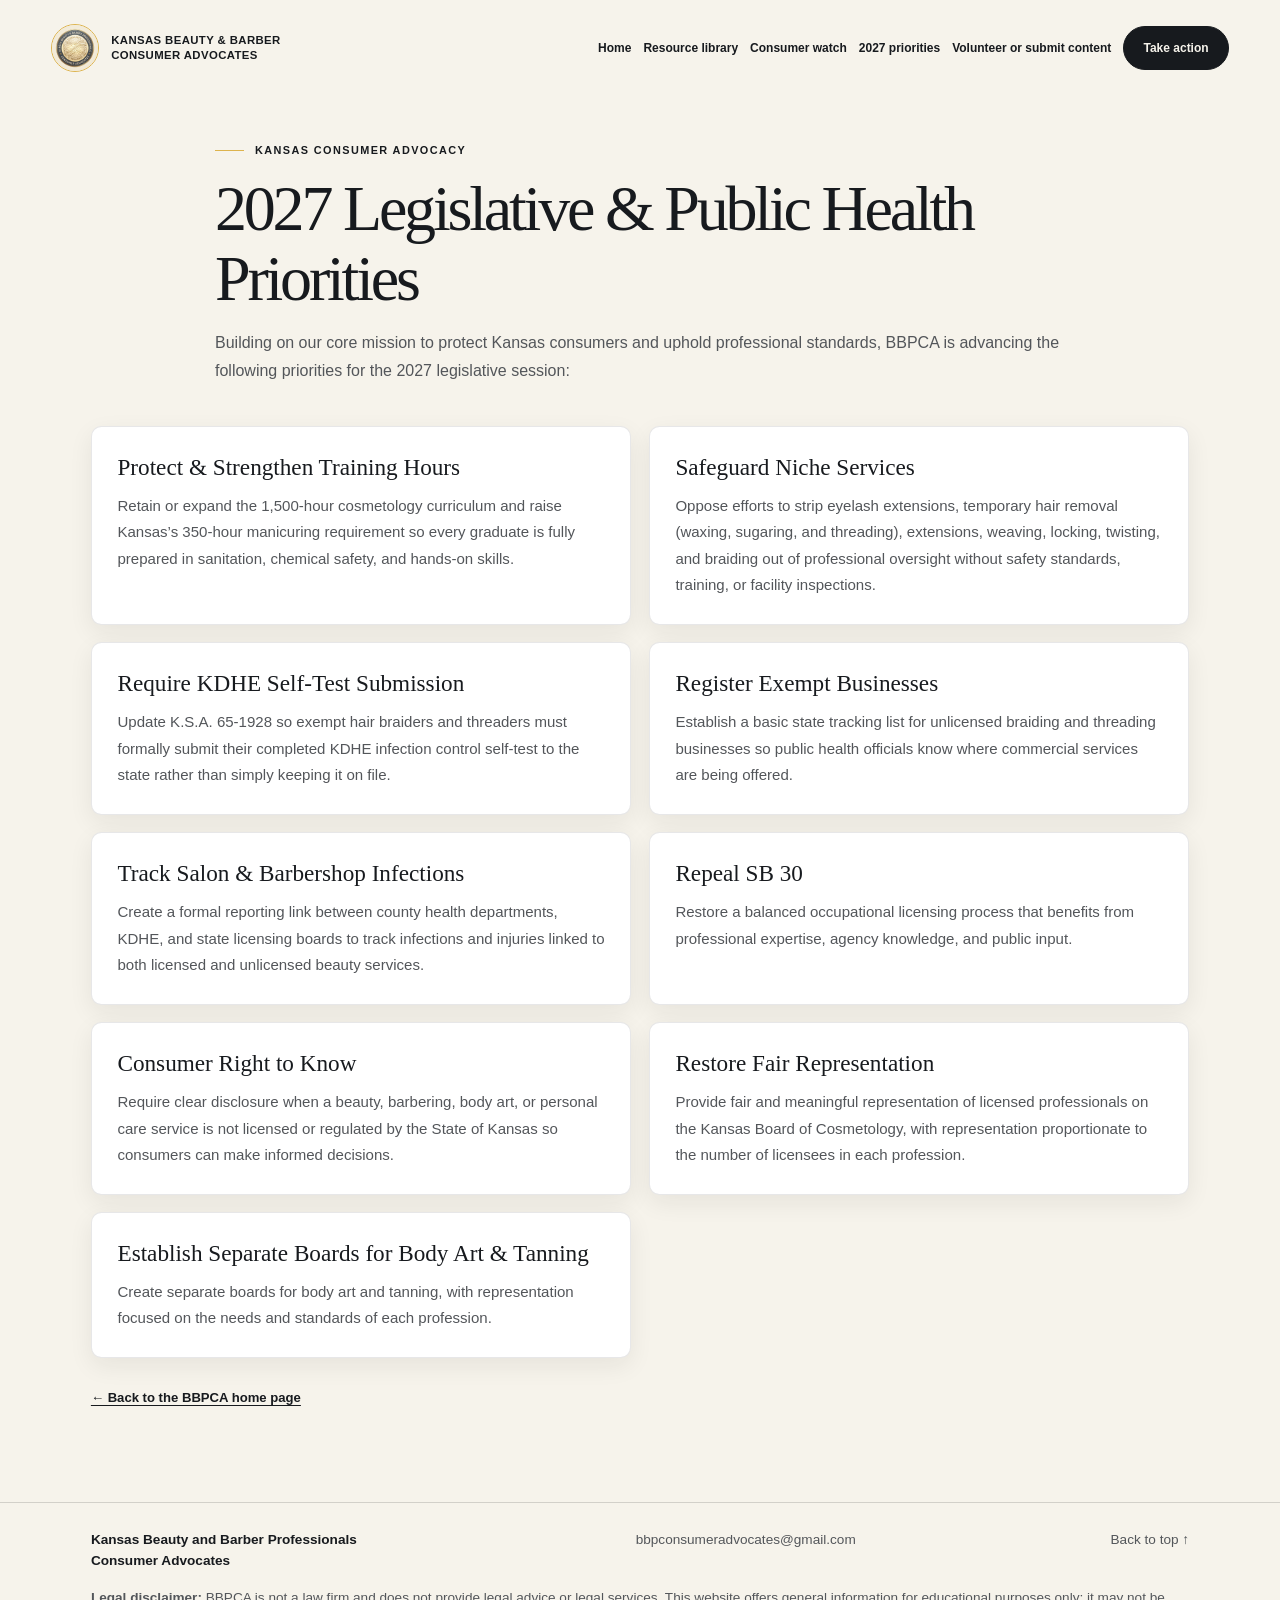
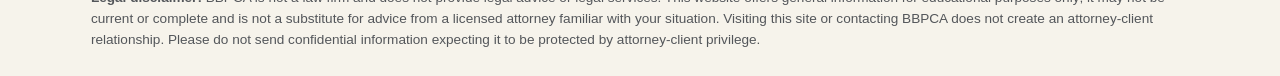
==== 2027-priorities.html @ 3af84cde "Add 2027 legislative and public health priorities (#77) Co-authored-by: Copilot <223556219+Copilot@u" ====
<!doctype html>
<html lang="en">
  <head>
    <meta charset="utf-8">
    <meta name="viewport" content="width=device-width, initial-scale=1">
    <meta name="description" content="BBPCA's 2027 Kansas legislative and public health priorities for consumer safety, professional standards, and beauty service oversight.">
    <meta name="theme-color" content="#f6f3eb">
    <meta property="og:type" content="website">
    <meta property="og:site_name" content="Kansas Beauty and Barber Professionals Consumer Advocates">
    <meta property="og:title" content="2027 Legislative &amp; Public Health Priorities | BBPCA">
    <meta property="og:description" content="BBPCA's priorities for consumer safety, professional standards, and public health in Kansas.">
    <link rel="canonical" href="https://bbpca-kansas.github.io/2027-priorities.html">
    <link rel="icon" type="image/jpeg" href="assets/bbpca-profile-thumbnail.jpg">
    <link rel="stylesheet" href="styles.css">
    <script src="analytics.js"></script>
    <script data-goatcounter="https://bbpconsumeradvocates.goatcounter.com/count" async src="https://gc.zgo.at/count.js"></script>
    <title>2027 Legislative &amp; Public Health Priorities | BBPCA</title>
    <style>
      .priorities {
        max-width: 1440px;
        margin: 0 auto;
        padding: 3rem 7.1% 6rem;
      }

      .priorities-heading {
        max-width: 850px;
        margin: 0 auto 2.5rem;
      }

      .priorities-heading h1 {
        margin: 1.15rem 0 1rem;
        font-size: clamp(2.5rem, 5vw, 4rem);
        letter-spacing: -0.05em;
        line-height: 1.08;
      }

      .priorities-heading > p:last-child {
        margin-bottom: 0;
        color: var(--muted-ink);
        line-height: 1.8;
      }

      .priority-list {
        display: grid;
        grid-template-columns: repeat(2, minmax(0, 1fr));
        gap: 1.1rem;
      }

      .priority-card {
        padding: 1.6rem;
        border: 1px solid rgba(23, 26, 30, 0.1);
        border-radius: 0.65rem;
        background: #fff;
        box-shadow: 0 8px 24px rgba(23, 26, 30, 0.07);
      }

      .priority-card h2 {
        margin: 0 0 0.7rem;
        font-size: 1.45rem;
        line-height: 1.25;
      }

      .priority-card p {
        margin: 0;
        color: var(--muted-ink);
        font-size: 0.94rem;
        line-height: 1.75;
      }

      .priorities-back {
        display: inline-block;
        margin-top: 2rem;
        font-size: 0.82rem;
        font-weight: 700;
        text-decoration: underline;
        text-underline-offset: 0.2em;
      }

      @media (max-width: 700px) {
        .priorities {
          padding: 2.5rem 6% 4rem;
        }

        .priority-list {
          grid-template-columns: 1fr;
        }

        .priority-card {
          padding: 1.4rem;
        }
      }
    </style>
  </head>
  <body>
    <a class="skip-link" href="#main">Skip to content</a>

    <header class="site-header">
      <a class="brand" href="./" aria-label="Kansas Beauty and Barber Professionals Consumer Advocates home">
        <img class="brand-logo" src="assets/bbpca-profile-thumbnail.jpg" alt="">
        <span class="brand-name">Kansas Beauty &amp; Barber<br>Consumer Advocates</span>
      </a>

      <nav class="desktop-nav" aria-label="Main navigation">
        <a href="./">Home</a>
        <a href="resources.html">Resource library</a>
        <a href="consumer-watch.html">Consumer watch</a>
        <a href="2027-priorities.html" aria-current="page">2027 priorities</a>
        <a href="https://forms.gle/TMVUTo8ksJBRV3kx7" target="_blank" rel="noopener noreferrer">Volunteer or submit content</a>
        <a class="nav-cta" href="advocacy-action-center.html">Take action</a>
      </nav>

      <details class="mobile-menu">
        <summary aria-label="Open navigation menu"><span></span><span></span></summary>
        <nav aria-label="Mobile navigation">
          <a href="./">Home</a>
          <a href="resources.html">Resource library</a>
          <a href="consumer-watch.html">Consumer watch</a>
          <a href="2027-priorities.html" aria-current="page">2027 priorities</a>
          <a href="https://forms.gle/TMVUTo8ksJBRV3kx7" target="_blank" rel="noopener noreferrer">Volunteer or submit content</a>
          <a class="nav-cta" href="advocacy-action-center.html">Take action</a>
        </nav>
      </details>
    </header>

    <main class="priorities" id="main">
      <div class="priorities-heading">
        <p class="eyebrow"><span class="eyebrow-line"></span> Kansas consumer advocacy</p>
        <h1>2027 Legislative &amp; Public Health Priorities</h1>
        <p>Building on our core mission to protect Kansas consumers and uphold professional standards, BBPCA is advancing the following priorities for the 2027 legislative session:</p>
      </div>

      <section class="priority-list" aria-label="2027 priorities">
        <article class="priority-card">
          <h2>Protect &amp; Strengthen Training Hours</h2>
          <p>Retain or expand the 1,500-hour cosmetology curriculum and raise Kansas’s 350-hour manicuring requirement so every graduate is fully prepared in sanitation, chemical safety, and hands-on skills.</p>
        </article>

        <article class="priority-card">
          <h2>Safeguard Niche Services</h2>
          <p>Oppose efforts to strip eyelash extensions, temporary hair removal (waxing, sugaring, and threading), extensions, weaving, locking, twisting, and braiding out of professional oversight without safety standards, training, or facility inspections.</p>
        </article>

        <article class="priority-card">
          <h2>Require KDHE Self-Test Submission</h2>
          <p>Update K.S.A. 65-1928 so exempt hair braiders and threaders must formally submit their completed KDHE infection control self-test to the state rather than simply keeping it on file.</p>
        </article>

        <article class="priority-card">
          <h2>Register Exempt Businesses</h2>
          <p>Establish a basic state tracking list for unlicensed braiding and threading businesses so public health officials know where commercial services are being offered.</p>
        </article>

        <article class="priority-card">
          <h2>Track Salon &amp; Barbershop Infections</h2>
          <p>Create a formal reporting link between county health departments, KDHE, and state licensing boards to track infections and injuries linked to both licensed and unlicensed beauty services.</p>
        </article>

        <article class="priority-card">
          <h2>Repeal SB 30</h2>
          <p>Restore a balanced occupational licensing process that benefits from professional expertise, agency knowledge, and public input.</p>
        </article>

        <article class="priority-card">
          <h2>Consumer Right to Know</h2>
          <p>Require clear disclosure when a beauty, barbering, body art, or personal care service is not licensed or regulated by the State of Kansas so consumers can make informed decisions.</p>
        </article>

        <article class="priority-card">
          <h2>Restore Fair Representation</h2>
          <p>Provide fair and meaningful representation of licensed professionals on the Kansas Board of Cosmetology, with representation proportionate to the number of licensees in each profession.</p>
        </article>

        <article class="priority-card">
          <h2>Establish Separate Boards for Body Art &amp; Tanning</h2>
          <p>Create separate boards for body art and tanning, with representation focused on the needs and standards of each profession.</p>
        </article>
      </section>

      <a class="priorities-back" href="./">← Back to the BBPCA home page</a>
    </main>

    <footer class="site-footer">
      <a class="footer-brand" href="./">Kansas Beauty and Barber Professionals Consumer Advocates</a>
      <a href="mailto:bbpconsumeradvocates@gmail.com">bbpconsumeradvocates@gmail.com</a>
      <a href="#main" class="back-top">Back to top ↑</a>
      <p class="site-disclaimer"><strong>Legal disclaimer:</strong> BBPCA is not a law firm and does not provide legal advice or legal services. This website offers general information for educational purposes only; it may not be current or complete and is not a substitute for advice from a licensed attorney familiar with your situation. Visiting this site or contacting BBPCA does not create an attorney-client relationship. Please do not send confidential information expecting it to be protected by attorney-client privilege.</p>
    </footer>
  </body>
</html>
---- styles.css ----
/* Self-hosted fonts (DM Sans, Playfair Display), latin subset, SIL Open Font License */
@font-face {
  font-family: "DM Sans";
  font-style: normal;
  font-weight: 400 700;
  font-display: swap;
  src: url("assets/fonts/DMSans.woff2") format("woff2");
  unicode-range: U+0000-00FF, U+0131, U+0152-0153, U+02BB-02BC, U+02C6, U+02DA, U+02DC, U+0304, U+0308, U+0329, U+2000-206F, U+20AC, U+2122, U+2191, U+2193, U+2212, U+2215, U+FEFF, U+FFFD;
}



@font-face {
  font-family: "Playfair Display";
  font-style: normal;
  font-weight: 500 700;
  font-display: swap;
  src: url("assets/fonts/PlayfairDisplay.woff2") format("woff2");
  unicode-range: U+0000-00FF, U+0131, U+0152-0153, U+02BB-02BC, U+02C6, U+02DA, U+02DC, U+0304, U+0308, U+0329, U+2000-206F, U+20AC, U+2122, U+2191, U+2193, U+2212, U+2215, U+FEFF, U+FFFD;
}
:root {
  color-scheme: light;
  --paper: #f6f3eb;
  --paper-deep: #eae5da;
  --ink: #171a1e;
  --muted-ink: #53565a;
  --green: #1c2430;
  --green-deep: #111820;
  --sage: #c1c7a7;
  --coral: #aa252b;
  --gold: #ddb34d;
  --serif: "Playfair Display", Georgia, serif;
  --sans: "DM Sans", "Segoe UI", sans-serif;
}

* {
  box-sizing: border-box;
}

html {
  scroll-behavior: smooth;
}

body {
  margin: 0;
  background: var(--paper);
  color: var(--ink);
  font-family: var(--sans);
  -webkit-font-smoothing: antialiased;
}

a {
  color: inherit;
  text-decoration: none;
}

a:focus-visible,
summary:focus-visible {
  outline: 3px solid var(--coral);
  outline-offset: 5px;
}

.skip-link {
  position: absolute;
  z-index: 10;
  top: 1rem;
  left: 1rem;
  padding: 0.75rem 1rem;
  transform: translateY(-150%);
  background: var(--ink);
  color: white;
}

.skip-link:focus {
  transform: translateY(0);
}

.site-header {
  position: relative;
  z-index: 2;
  display: flex;
  align-items: center;
  justify-content: space-between;
  max-width: 1440px;
  margin: 0 auto;
  padding: 1.5rem 7.1%;
}

.brand {
  display: inline-flex;
  align-items: center;
  gap: 0.75rem;
}

.brand-logo {
  width: 3rem;
  height: 3rem;
  flex: 0 0 auto;
  border: 1px solid var(--gold);
  border-radius: 50%;
  background: var(--green-deep);
  object-fit: cover;
}

.brand-name {
  font-size: 0.71rem;
  font-weight: 700;
  letter-spacing: 0.035em;
  line-height: 1.35;
  text-transform: uppercase;
}

.mobile-menu {
  display: none;
}

.desktop-nav {
  display: flex;
  align-items: center;
  gap: clamp(0.9rem, 1.8vw, 1.6rem);
  font-size: 0.8rem;
  font-weight: 600;
}

.desktop-nav a:not(.nav-cta),
.back-top {
  transition: color 160ms ease;
}

.desktop-nav a:not(.nav-cta):hover,
.back-top:hover {
  color: var(--coral);
}

.nav-cta {
  display: inline-flex;
  align-items: center;
  gap: 0.7rem;
  padding: 0.85rem 1.2rem;
  border: 1px solid var(--ink);
  border-radius: 99px;
  background: var(--ink);
  color: var(--paper);
  transition: background-color 160ms ease, border-color 160ms ease;
}

.nav-cta:hover {
  border-color: var(--green);
  background: var(--green);
}

.nav-cta span,
.text-link span {
  color: var(--coral);
}

.nav-cta span {
  color: var(--gold);
}

.hero {
  display: grid;
  grid-template-columns: minmax(0, 0.92fr) minmax(0, 1.08fr);
  align-items: center;
  gap: 4%;
  max-width: 1440px;
  min-height: 650px;
  margin: 0 auto;
  padding: 3.5rem 7.1% 6rem;
}

.hero-copy {
  padding: 1.5rem 0 1rem;
}

.eyebrow,
.section-label {
  display: flex;
  align-items: center;
  gap: 0.7rem;
  margin: 0;
  font-size: 0.68rem;
  font-weight: 700;
  letter-spacing: 0.13em;
  text-transform: uppercase;
}

.eyebrow-line {
  width: 1.8rem;
  height: 1px;
  background: var(--gold);
}

h1,
h2,
h3,
p {
  margin-top: 0;
}

h1,
h2 {
  font-family: var(--serif);
  font-weight: 500;
}

.hero h1 {
  max-width: 580px;
  margin: 1.45rem 0 1.3rem;
  font-size: clamp(3.3rem, 5.55vw, 5.2rem);
  letter-spacing: -0.055em;
  line-height: 1.03;
}

h1 em,
h2 em {
  color: var(--coral);
  font-weight: 500;
}

.hero-intro {
  max-width: 410px;
  margin-bottom: 1.8rem;
  color: var(--muted-ink);
  font-size: 1rem;
  line-height: 1.8;
}

.button {
  display: inline-flex;
  align-items: center;
  justify-content: center;
  gap: 1.45rem;
  min-height: 3.2rem;
  padding: 0.8rem 1.35rem;
  border-radius: 99px;
  font-size: 0.78rem;
  font-weight: 700;
  transition: transform 160ms ease, background-color 160ms ease;
}

.button:hover {
  transform: translateY(-2px);
}

.button-dark {
  background: var(--ink);
  color: var(--paper);
}

.button-dark:hover {
  background: var(--green);
}

.button span {
  font-size: 1rem;
}

.hero-note {
  margin: 1.5rem 0 0;
  color: var(--muted-ink);
  font-size: 0.71rem;
}

.petition-note {
  max-width: 410px;
  margin: 0.85rem 0 0;
  color: var(--muted-ink);
  font-size: 0.78rem;
  line-height: 1.65;
}

.hero-art {
  position: relative;
  isolation: isolate;
  display: grid;
  grid-template-rows: minmax(0, 1fr) auto;
  align-items: center;
  width: 100%;
  aspect-ratio: 1.08;
  margin: 0;
  padding: clamp(1.4rem, 3vw, 2.4rem);
  overflow: hidden;
  border: 1px solid rgba(221, 179, 77, 0.48);
  border-radius: 12px;
  background: var(--green-deep);
  box-shadow: 0 16px 40px rgba(17, 24, 32, 0.16);
}

.hero-art::before {
  position: absolute;
  z-index: -1;
  top: -19%;
  right: -17%;
  width: 84%;
  aspect-ratio: 1;
  border: 1px solid rgba(221, 179, 77, 0.3);
  border-radius: 50%;
  box-shadow: 0 0 0 22px rgba(221, 179, 77, 0.04), 0 0 0 54px rgba(221, 179, 77, 0.035);
  content: "";
}

.hero-art-illustration {
  display: block;
  width: min(100%, 22rem);
  max-height: 100%;
  justify-self: center;
  color: var(--gold);
  overflow: visible;
}

.hero-art-illustration g {
  stroke-width: 4;
}

.hero-art-illustration .illustration-blade {
  stroke-width: 2.5;
}

.hero-art-illustration .illustration-pivot {
  fill: var(--green-deep);
}

.hero-art-caption {
  padding-top: 1.1rem;
  border-top: 1px solid rgba(247, 244, 236, 0.3);
}

.hero-art-kicker {
  margin-bottom: 0.8rem;
  color: rgba(247, 244, 236, 0.7);
  font-size: 0.64rem;
  font-weight: 700;
  letter-spacing: 0.12em;
  text-transform: uppercase;
}

.hero-art-message {
  display: grid;
  gap: 0.4rem;
  margin: 0;
  padding: 0;
  color: var(--paper);
  font-family: var(--serif);
  font-size: clamp(0.9rem, 1.4vw, 1.2rem);
  list-style: none;
}

.hero-art-message li {
  display: flex;
  align-items: center;
  gap: 0.65rem;
}

.hero-art-message li::before {
  width: 0.35rem;
  height: 0.35rem;
  flex: 0 0 auto;
  border-radius: 50%;
  background: var(--gold);
  content: "";
}

.intro-section {
  padding: 6.2rem 7.1% 7rem;
  background: var(--paper-deep);
}

.section-label {
  color: var(--muted-ink);
}

.section-label span {
  color: var(--coral);
}

.intro-content {
  display: grid;
  grid-template-columns: 1.1fr 0.7fr;
  gap: 12%;
  max-width: 1100px;
  margin: 2.3rem auto 0;
}

.intro-content h2 {
  max-width: 670px;
  margin-bottom: 0;
  font-size: clamp(2.5rem, 4.2vw, 4rem);
  letter-spacing: -0.045em;
  line-height: 1.1;
}

.intro-copy {
  align-self: start;
  padding-top: 0.15rem;
}

.intro-copy p {
  color: var(--muted-ink);
  font-size: 0.89rem;
  line-height: 1.75;
}

.intro-copy .intro-lede {
  margin-bottom: 1.4rem;
  color: var(--ink);
  font-size: 1rem;
  line-height: 1.75;
}

.intro-proof-points {
  display: grid;
  grid-template-columns: repeat(2, minmax(0, 1fr));
  gap: 0.75rem;
  margin-bottom: 1rem;
}

.intro-proof-point {
  padding: 1rem;
  border: 1px solid rgba(23, 26, 30, 0.12);
  border-radius: 6px;
  background: rgba(246, 243, 235, 0.72);
}

.intro-proof-point h3,
.intro-policy-note h3 {
  margin: 0 0 0.4rem;
  font-size: 0.78rem;
  font-weight: 700;
}

.intro-copy .intro-proof-point p {
  margin: 0;
  font-size: 0.78rem;
  line-height: 1.6;
}

.intro-policy-note {
  margin-bottom: 1rem;
  padding: 1rem;
  border-left: 3px solid var(--coral);
  background: rgba(246, 243, 235, 0.72);
}

.intro-copy .intro-policy-note p {
  margin: 0;
  font-size: 0.82rem;
  line-height: 1.7;
}

.intro-copy a:not(.button):not(.text-link) {
  color: var(--ink);
  font-weight: 700;
  text-decoration: underline;
  text-decoration-color: var(--coral);
  text-underline-offset: 0.2em;
}

.intro-copy .intro-license-note {
  margin-bottom: 1.1rem;
  font-size: 0.82rem;
}

.intro-actions {
  display: flex;
  flex-wrap: wrap;
  align-items: center;
  gap: 0.8rem 1.25rem;
}

.text-link {
  display: inline-flex;
  align-items: center;
  gap: 1.25rem;
  padding-bottom: 0.4rem;
  border-bottom: 1px solid rgba(23, 26, 30, 0.3);
  font-size: 0.78rem;
  font-weight: 700;
}

.intro-actions .button {
  gap: 0.8rem;
}

.goals-section {
  padding: 6rem 7.1%;
  background: var(--paper);
}

.goals-content {
  display: grid;
  grid-template-columns: 1fr 1fr;
  gap: 8%;
  max-width: 1100px;
  margin: 2.3rem auto 0;
}

.goals-summary h2 {
  margin-bottom: 1.5rem;
  font-size: clamp(2.2rem, 3.6vw, 3.4rem);
  letter-spacing: -0.045em;
  line-height: 1.1;
}

.goals-summary ul {
  margin: 0;
  padding-left: 1.2rem;
  color: var(--muted-ink);
  font-size: 0.95rem;
  line-height: 1.8;
}

.goals-fact-sheet {
  margin-top: 1.2rem;
}

.goals-summary li::marker {
  color: var(--coral);
}

.goals-full summary {
  cursor: pointer;
  padding-bottom: 0.4rem;
  border-bottom: 1px solid rgba(23, 26, 30, 0.3);
  font-size: 0.85rem;
  font-weight: 700;
}

.goals-full ol {
  margin: 1.5rem 0 0;
  padding-left: 1.4rem;
}

.goals-full li {
  margin-bottom: 1.1rem;
}

.goals-full li::marker {
  color: var(--coral);
  font-weight: 700;
}

.goals-full h3 {
  margin-bottom: 0.25rem;
  font-size: 1.05rem;
}

.goals-full p {
  margin: 0;
  color: var(--muted-ink);
  font-size: 0.88rem;
  line-height: 1.7;
}

@media (max-width: 800px) {
  .goals-content {
    grid-template-columns: 1fr;
    gap: 2.5rem;
  }
}

.focus-section {
  display: grid;
  grid-template-columns: 0.8fr 1.2fr;
  gap: 7%;
  padding: 7rem 7.1%;
  background: var(--green);
  color: var(--paper);
}

.focus-heading {
  max-width: 440px;
}

.section-label-light {
  color: rgba(247, 244, 236, 0.72);
}

.focus-heading h2 {
  margin: 2.2rem 0 1.2rem;
  font-size: clamp(2.7rem, 4.3vw, 4rem);
  letter-spacing: -0.045em;
  line-height: 1.05;
}

.focus-heading h2 em {
  color: var(--gold);
}

.focus-heading > p {
  max-width: 340px;
  color: rgba(247, 244, 236, 0.76);
  font-size: 0.88rem;
  line-height: 1.8;
}

.focus-cards {
  display: grid;
  grid-template-columns: repeat(3, minmax(0, 1fr));
  align-self: center;
  gap: 1rem;
}

.focus-card {
  position: relative;
  min-height: 255px;
  padding: 1.45rem 1.2rem;
  border: 1px solid rgba(247, 244, 236, 0.25);
  border-radius: 4px;
}

.card-icon {
  display: grid;
  place-items: center;
  width: 2.7rem;
  height: 2.7rem;
  margin: 1.2rem 0 1.4rem;
  border: 1px solid rgba(247, 244, 236, 0.52);
  border-radius: 50%;
  color: var(--gold);
  font-family: var(--serif);
  font-size: 1.45rem;
}

.icon-spark {
  font-size: 1.2rem;
}

.icon-voice {
  padding-top: 0.35rem;
  font-size: 2rem;
}

.icon-care {
  font-size: 1.5rem;
}

.focus-card h3 {
  margin-bottom: 0.65rem;
  font-family: var(--serif);
  font-size: 1.18rem;
  font-weight: 500;
}

.focus-card p {
  margin-bottom: 0;
  color: rgba(247, 244, 236, 0.72);
  font-size: 0.74rem;
  line-height: 1.7;
}

.campaign-gallery {
  padding: 6rem 7.1%;
  background: var(--paper-deep);
}

.gallery-heading {
  display: flex;
  align-items: end;
  justify-content: space-between;
  gap: 2rem;
  max-width: 1120px;
  margin: 2rem auto 2.5rem;
}

.gallery-heading h2 {
  max-width: 590px;
  margin: 0;
  font-size: clamp(2.6rem, 4.4vw, 4rem);
  letter-spacing: -0.045em;
  line-height: 1.08;
}

.gallery-heading p {
  max-width: 340px;
  margin: 0 0 0.35rem;
  color: var(--muted-ink);
  font-size: 0.85rem;
  line-height: 1.8;
}

.gallery-grid {
  display: grid;
  grid-template-columns: repeat(3, minmax(0, 1fr));
  gap: 1.1rem;
  max-width: 1120px;
  margin: 0 auto;
}

.article-grid {
  display: grid;
  grid-template-columns: repeat(2, minmax(0, 1fr));
  gap: 1.1rem;
  max-width: 1120px;
  margin: 0 auto;
}

.article-card {
  min-width: 0;
  overflow: hidden;
  border: 1px solid rgba(23, 26, 30, 0.12);
  border-radius: 5px;
  background: var(--paper);
  cursor: pointer;
  scroll-margin-top: 1rem;
}

.article-card[hidden] {
  display: none;
}

.article-more {
  display: flex;
  flex-direction: column;
  align-items: center;
  gap: 0.9rem;
  margin: 1.6rem auto 0;
}

.article-more p {
  margin: 0;
  color: var(--muted-ink);
  font-size: 0.95rem;
}

.article-pagination {
  display: flex;
  justify-content: center;
  flex-wrap: wrap;
  gap: 0.4rem;
}

.article-pagination[hidden],
.article-pagination button[hidden] {
  display: none;
}

.article-pagination button {
  min-width: 2.75rem;
  min-height: 2.75rem;
  padding: 0.5rem 0.75rem;
  border: 1px solid var(--ink);
  border-radius: 0.35rem;
  background: var(--paper);
  color: var(--ink);
  cursor: pointer;
  font-family: inherit;
  font-weight: 700;
}

.article-pagination button[aria-current="page"] {
  background: var(--ink);
  color: var(--paper);
}

.article-pagination button:disabled {
  opacity: 0.45;
  cursor: default;
}

.article-pagination button:focus-visible {
  outline: 3px solid var(--coral);
  outline-offset: 3px;
}

.article-card img {
  display: block;
  width: 100%;
  height: 240px;
  background: var(--green-deep);
  object-fit: contain;
  object-position: center;
}

.article-card-content {
  padding: 1.15rem 1.25rem;
}

.article-meta {
  margin: 0 0 0.55rem;
  color: var(--muted-ink);
  font-size: 0.78rem;
  font-weight: 700;
  letter-spacing: 0.09em;
  text-transform: uppercase;
}

.article-posted {
  display: block;
  margin: 0 0 0.75rem;
  color: var(--muted-ink);
  font-size: 0.85rem;
}

.article-card h3 {
  margin: 0 0 0.9rem;
  font-family: var(--serif);
  font-size: 1.3rem;
  font-weight: 500;
  line-height: 1.3;
}

.article-card--text {
  border-left: 4px solid var(--coral);
  background: var(--paper);
}

.article-card--text .article-card-content {
  padding: 1.5rem 1.5rem 1.35rem;
}

.article-topic-tag {
  display: inline-flex;
  width: fit-content;
  margin: 0 0 0.75rem;
  padding: 0.25rem 0.6rem;
  border: 1px solid var(--gold);
  border-radius: 99px;
  color: var(--ink);
  font-size: 0.68rem;
  font-weight: 700;
  letter-spacing: 0.04em;
}

.article-card--text h3 {
  margin: 0 0 1rem;
  padding: 0.8rem 1rem;
  border-radius: 5px;
  background: var(--paper-deep);
  color: var(--ink);
  font-size: 1.45rem;
  font-weight: 700;
}

.article-image-layout {
  display: grid;
  grid-template-columns: 35% minmax(0, 1fr);
  align-items: start;
  gap: 1rem;
}

.article-card--with-image.article-card--landscape .article-image-layout {
  grid-template-columns: minmax(0, 1fr);
}

.article-card--with-image.article-card--portrait .article-image-layout {
  grid-template-columns: minmax(0, 1fr);
}

.article-card--with-image.article-card--portrait .article-image-layout img {
  width: auto;
  max-width: 12rem;
  max-height: 16rem;
  justify-self: center;
}

.article-card--expanded {
  grid-column: 1 / -1;
}

.article-card--with-image.article-card--expanded.article-card--portrait {
  grid-column: auto;
}

.article-card--expanded .article-image-layout {
  display: flow-root;
}

.article-card--expanded.article-card--landscape .article-image-layout {
  display: grid;
  grid-template-columns: minmax(0, 1fr);
}

.article-card--expanded.article-card--portrait .article-image-layout {
  display: grid;
  grid-template-columns: minmax(0, 1fr);
}

.article-card--with-image .article-image-layout img {
  width: 100%;
  height: auto;
}

.article-image-text {
  min-width: 0;
}

.article-card--expanded .article-image-layout img {
  float: left;
  width: calc(50% - 0.5rem);
  margin: 0 1rem 1rem 0;
}

.article-card--expanded.article-card--landscape .article-image-layout img {
  float: none;
  width: 100%;
  margin: 0 0 1rem;
}

.article-card--expanded.article-card--portrait .article-image-layout img {
  float: none;
  width: auto;
  max-width: 12rem;
  max-height: 16rem;
  margin: 0 auto 1rem;
}

.article-card--expanded .article-image-text summary {
  overflow: hidden;
}

.article-card--with-image.article-card--expanded summary:not(:focus-visible) {
  position: absolute;
  width: 1px;
  height: 1px;
  padding: 0;
  overflow: hidden;
  clip-path: inset(50%);
  white-space: nowrap;
}

.article-share {
  margin-top: 1rem;
  cursor: default;
}

.article-share-actions button,
.article-share-actions a {
  display: inline-block;
  padding: 0.5rem 0.75rem;
  border: 1px solid var(--green-deep);
  border-radius: 5px;
  background: var(--paper);
  color: var(--green-deep);
  cursor: pointer;
  font: inherit;
  font-size: 0.9rem;
  font-weight: 700;
  text-decoration: none;
}

.article-share-actions button:hover,
.article-share-actions a:hover {
  background: var(--paper-deep);
}

.article-share :is(button, a, input):focus-visible {
  outline: 3px solid var(--coral);
  outline-offset: 3px;
}

.article-share input[hidden] {
  display: none;
}

.article-share-actions {
  display: flex;
  flex-wrap: wrap;
  gap: 0.5rem;
}

.article-share-status {
  margin: 0.6rem 0 0;
  color: var(--muted-ink);
  font-size: 0.85rem;
}

.article-share-status:empty {
  display: none;
}

.article-share input {
  width: 100%;
  margin-top: 0.5rem;
  padding: 0.5rem;
}

.article-excerpt {
  display: -webkit-box;
  margin: 0 0 1rem;
  overflow: hidden;
  color: var(--muted-ink);
  font-size: 0.92rem;
  line-height: 1.65;
  -webkit-box-orient: vertical;
  -webkit-line-clamp: 4;
}

.article-card--expanded .article-excerpt {
  display: none;
}

.article-card--sans-title h3 {
  font-family: var(--sans);
}

.article-card details {
  border-top: 1px solid rgba(23, 26, 30, 0.14);
  padding-top: 0.8rem;
}

.article-card summary {
  padding: 0.8rem 1rem;
  border-radius: 5px;
  background: var(--green-deep);
  color: var(--paper);
  cursor: pointer;
  font-size: 1rem;
  font-weight: 700;
}

.article-card summary:hover {
  background: var(--green);
}

.article-card summary {
  list-style: none;
}

.article-card summary::-webkit-details-marker {
  display: none;
}

.article-copy {
  padding-top: 0.8rem;
}

.article-copy p {
  margin: 0 0 0.9rem;
  color: var(--muted-ink);
  font-size: 1rem;
  line-height: 1.7;
  overflow-wrap: anywhere;
}

.article-copy p:last-child {
  margin-bottom: 0;
}

.article-section-heading {
  margin: 1.5rem 0 0.75rem;
  padding: 0.65rem 0.8rem;
  border-left: 3px solid var(--coral);
  border-radius: 5px;
  background: var(--paper-deep);
  color: var(--ink);
  font-family: var(--sans);
  font-size: 1rem;
  line-height: 1.35;
}

.article-copy .article-lede {
  padding: 0.9rem 1rem;
  border-left: 4px solid var(--gold);
  border-radius: 0 5px 5px 0;
  background: var(--paper-deep);
  color: var(--ink);
  font-weight: 600;
}

.article-source-link {
  display: inline-block;
  margin-top: 1rem;
  color: var(--coral);
  font-size: 0.9rem;
  font-weight: 500;
  text-decoration: underline;
  text-underline-offset: 0.2em;
}

.article-rich {
  margin-top: 0.8rem;
  padding: 1.2rem;
  border-radius: 5px;
  background: var(--paper);
  color: var(--ink);
  font-family: "DM Sans", "Segoe UI", sans-serif;
}

.article-rich p,
.article-rich li {
  color: var(--ink);
  font-size: 1rem;
  line-height: 1.7;
}

.article-rich p {
  margin: 0 0 0.9rem;
}

.article-rich .article-link-label {
  font-weight: 700;
  text-decoration: underline;
  text-underline-offset: 0.15em;
}

.article-rich ul,
.article-rich ol {
  margin: 0 0 0.9rem;
  padding-left: 2rem;
}

.article-rich .rich-indent {
  padding-left: 1.4rem;
}

.article-rich .rich-muted {
  color: var(--muted-ink);
}

.rich-banner {
  margin: 0 0 1rem;
  padding: 0.6rem 0.8rem;
  border-radius: 4px;
  background: var(--green);
  color: var(--paper);
  font-family: "DM Sans", "Segoe UI", sans-serif;
  font-size: clamp(1.7rem, 4vw, 2.3rem);
  font-weight: 700;
  line-height: 1.15;
  text-align: center;
}

.article-rich > .rich-banner:not(:first-child) {
  margin-top: 1.6rem;
}

.article-rich .rich-callout {
  margin: 1.4rem auto;
  padding: 0.9rem;
  border-left: 4px solid var(--coral);
  border-radius: 14px;
  max-width: 92%;
  background: var(--paper-deep);
}

.article-rich .rich-callout p {
  margin: 0;
  padding: 1rem;
  color: var(--ink);
  font-size: 1.25rem;
  font-weight: 700;
  line-height: 1.45;
  text-align: center;
}

.gallery-card {
  min-width: 0;
  margin: 0;
  overflow: hidden;
  border: 1px solid rgba(23, 26, 30, 0.12);
  border-radius: 5px;
  background: var(--paper);
}

.gallery-card img {
  display: block;
  width: 100%;
  height: 280px;
  background: var(--green-deep);
  object-fit: contain;
  object-position: center;
}

.gallery-card figcaption {
  display: flex;
  flex-direction: column;
  gap: 0.4rem;
  min-height: 65px;
  padding: 1rem 1.1rem;
}

.gallery-card figcaption span {
  color: var(--muted-ink);
  font-size: 0.65rem;
  font-weight: 700;
  letter-spacing: 0.09em;
  text-transform: uppercase;
}

.gallery-card figcaption strong {
  font-family: var(--serif);
  font-size: 1.1rem;
  font-weight: 500;
}

.resources-section {
  padding: 6rem 7.1%;
}

.resources-heading {
  display: flex;
  align-items: end;
  justify-content: space-between;
  gap: 2rem;
  max-width: 1120px;
  margin: 2rem auto 2.5rem;
}

.resources-heading h1,
.resources-heading h2 {
  max-width: 590px;
  margin: 0;
  font-size: clamp(2.6rem, 4.4vw, 4rem);
  letter-spacing: -0.045em;
  line-height: 1.08;
}

.resources-heading > p {
  max-width: 340px;
  margin: 0 0 0.35rem;
  color: var(--muted-ink);
  font-size: 0.85rem;
  line-height: 1.8;
}

.resource-library-link {
  max-width: 1120px;
  margin: 1.5rem auto 0;
  padding-top: 1rem;
  border-top: 1px solid rgba(23, 26, 30, 0.18);
  color: var(--muted-ink);
  font-size: 0.95rem;
  line-height: 1.7;
}

.resource-library-link a {
  color: var(--ink);
  font-weight: 700;
  text-decoration: underline;
  text-decoration-color: var(--coral);
  text-underline-offset: 0.2em;
}

.resource-library-controls {
  display: grid;
  grid-template-columns: repeat(2, minmax(0, 1fr));
  gap: 0.5rem 1rem;
  max-width: 1120px;
  margin: 0 auto 1.5rem;
}

.resource-library-controls label {
  font-size: 0.85rem;
  font-weight: 700;
}

.resource-library-controls input,
.resource-library-controls select {
  width: 100%;
  min-height: 2.8rem;
  padding: 0.65rem 0.8rem;
  border: 1px solid rgba(23, 26, 30, 0.35);
  border-radius: 4px;
  background: #fff;
  color: var(--ink);
  font: inherit;
}

.resource-library-controls input:focus-visible,
.resource-library-controls select:focus-visible {
  outline: 3px solid var(--coral);
  outline-offset: 2px;
}

.resource-library-status {
  max-width: 1120px;
  min-height: 1.5em;
  margin: 0 auto 1rem;
  color: var(--muted-ink);
  font-size: 0.9rem;
}

.resource-card[hidden],
.article-sources-list details[hidden] {
  display: none;
}

.resource-grid {
  display: grid;
  grid-template-columns: repeat(3, minmax(0, 1fr));
  gap: 1rem;
  max-width: 1120px;
  margin: 0 auto;
}

.resource-card {
  display: flex;
  flex-direction: column;
  min-width: 0;
  min-height: 250px;
  padding: 1.45rem;
  border: 1px solid rgba(23, 26, 30, 0.18);
  border-radius: 5px;
  background: var(--paper);
}

.resource-source {
  margin-bottom: 1rem;
  color: var(--coral);
  font-size: 0.63rem;
  font-weight: 700;
  letter-spacing: 0.08em;
  line-height: 1.6;
  text-transform: uppercase;
}

.resource-card h3 {
  margin-bottom: 0.7rem;
  font-family: var(--serif);
  font-size: 1.3rem;
  font-weight: 500;
  line-height: 1.25;
}

.resource-card > p:not(.resource-source) {
  margin-bottom: 1.2rem;
  color: var(--muted-ink);
  font-size: 0.79rem;
  line-height: 1.75;
}

.resource-card > a {
  display: inline-flex;
  align-items: center;
  gap: 0.65rem;
  align-self: flex-start;
  margin-top: auto;
  padding-bottom: 0.3rem;
  border-bottom: 1px solid rgba(23, 26, 30, 0.28);
  font-size: 0.74rem;
  font-weight: 700;
}

.resource-card > a span {
  color: var(--coral);
}

.resource-card > a:hover {
  color: var(--coral);
}

.closing-section {
  display: flex;
  flex-direction: column;
  align-items: center;
  padding: 6rem 7.1% 6.5rem;
  background: var(--green-deep);
  color: var(--paper);
  text-align: center;
}

.closing-logo {
  width: 4rem;
  height: 4rem;
  margin-bottom: 1.5rem;
  border: 1px solid var(--gold);
  border-radius: 50%;
  object-fit: cover;
}

.closing-section .eyebrow {
  justify-content: center;
  margin-bottom: 1.2rem;
  color: rgba(247, 244, 236, 0.72);
}

.closing-section h2 {
  max-width: 750px;
  margin-bottom: 1.8rem;
  font-size: clamp(2.55rem, 4.7vw, 4.4rem);
  letter-spacing: -0.05em;
  line-height: 1.09;
}

.closing-section h2 em {
  color: var(--gold);
}

.closing-actions {
  display: flex;
  flex-wrap: wrap;
  justify-content: center;
  gap: 0.8rem;
}

.button-light {
  border: 1px solid rgba(247, 244, 236, 0.5);
}

.button-light:hover {
  background: rgba(247, 244, 236, 0.1);
}

.email-link {
  margin-top: 1.5rem;
  color: rgba(247, 244, 236, 0.84);
  font-size: 0.84rem;
  text-decoration: underline;
  text-underline-offset: 0.22em;
}

.media-line {
  margin: 0.75rem 0 0;
  color: rgba(247, 244, 236, 0.72);
  font-size: 0.8rem;
}

.media-line a {
  color: inherit;
  text-decoration: underline;
  text-underline-offset: 0.22em;
}

.contact-note {
  max-width: 650px;
  margin-top: 2rem;
  color: rgba(247, 244, 236, 0.84);
  font-size: 0.9rem;
  line-height: 1.6;
}

.contact-note h3 {
  margin: 0 0 0.5rem;
  color: var(--paper);
  font-size: 1rem;
}

.contact-note p {
  margin: 0.5rem 0 0;
}

.contact-note a {
  text-decoration: underline;
  text-underline-offset: 0.22em;
}

.site-footer {
  display: flex;
  flex-wrap: wrap;
  align-items: flex-start;
  justify-content: space-between;
  gap: 1rem 1.5rem;
  padding: 1.6rem 7.1%;
  border-top: 1px solid rgba(23, 26, 30, 0.16);
  color: var(--muted-ink);
  font-size: 0.85rem;
  line-height: 1.55;
}

.site-disclaimer {
  flex: 1 1 100%;
  min-width: 0;
  max-width: 1100px;
  margin: 0;
  overflow-wrap: anywhere;
}

.footer-brand {
  flex: 1 1 240px;
  max-width: 290px;
  color: var(--ink);
  font-weight: 700;
}

.site-footer > a {
  overflow-wrap: anywhere;
}

.back-top {
  white-space: nowrap;
}

@media (min-width: 1441px) {
  .focus-section {
    padding-right: max(7.1%, calc((100vw - 1235px) / 2));
    padding-left: max(7.1%, calc((100vw - 1235px) / 2));
  }
}

@media (min-width: 1101px) and (max-width: 1350px) {
  .site-header {
    padding-right: 4%;
    padding-left: 4%;
  }

  .brand {
    flex-shrink: 0;
  }

  .desktop-nav {
    gap: 0.75rem;
    font-size: 0.75rem;
  }

  .desktop-nav a {
    white-space: nowrap;
  }
}

@media (max-width: 1100px) {
  .desktop-nav {
    display: none;
  }

  .mobile-menu {
    position: relative;
    display: block;
  }

  .mobile-menu summary {
    display: flex;
    flex-direction: column;
    justify-content: center;
    gap: 5px;
    width: 2.7rem;
    height: 2.7rem;
    padding: 0.65rem;
    border: 1px solid rgba(23, 26, 30, 0.28);
    border-radius: 50%;
    cursor: pointer;
    list-style: none;
  }

  .mobile-menu summary::-webkit-details-marker {
    display: none;
  }

  .mobile-menu summary span {
    display: block;
    width: 100%;
    height: 1px;
    background: var(--ink);
  }

  .mobile-menu nav {
    position: absolute;
    top: calc(100% + 0.6rem);
    right: 0;
    display: none;
    min-width: 225px;
    padding: 0.65rem;
    border: 1px solid rgba(23, 26, 30, 0.15);
    border-radius: 8px;
    background: var(--paper);
    box-shadow: 0 12px 30px rgba(32, 55, 47, 0.12);
  }

  .mobile-menu[open] nav {
    display: flex;
    flex-direction: column;
    align-items: stretch;
    gap: 0;
  }

  .mobile-menu nav a:not(.nav-cta) {
    padding: 0.85rem 0.75rem;
  }

  .nav-cta {
    justify-content: space-between;
    margin-top: 0.35rem;
  }
}

@media (max-width: 1000px) {
  .hero {
    min-height: 560px;
  }

  .hero-art {
    min-height: 0;
  }

  .focus-section {
    grid-template-columns: 1fr;
    gap: 2rem;
  }

  .focus-heading {
    max-width: 600px;
  }

  .resources-section {
    padding: 5rem 6%;
  }

  .resource-grid {
    grid-template-columns: repeat(2, minmax(0, 1fr));
  }
}

@media (max-width: 700px) {
  .site-header {
    padding: 1.1rem 6%;
  }

  .desktop-nav {
    display: none;
  }

  .mobile-menu {
    position: relative;
    display: block;
  }

  .mobile-menu summary {
    display: flex;
    flex-direction: column;
    justify-content: center;
    gap: 5px;
    width: 2.7rem;
    height: 2.7rem;
    padding: 0.65rem;
    border: 1px solid rgba(23, 26, 30, 0.28);
    border-radius: 50%;
    cursor: pointer;
    list-style: none;
  }

  .mobile-menu summary::-webkit-details-marker {
    display: none;
  }

  .mobile-menu summary span {
    display: block;
    width: 100%;
    height: 1px;
    background: var(--ink);
  }

  .mobile-menu nav {
    position: absolute;
    top: calc(100% + 0.6rem);
    right: 0;
    display: none;
    min-width: 205px;
    padding: 0.65rem;
    border: 1px solid rgba(23, 26, 30, 0.15);
    border-radius: 8px;
    background: var(--paper);
    box-shadow: 0 12px 30px rgba(32, 55, 47, 0.12);
  }

  .mobile-menu[open] nav {
    display: flex;
    flex-direction: column;
    align-items: stretch;
    gap: 0;
  }

  .mobile-menu nav a:not(.nav-cta) {
    padding: 0.85rem 0.75rem;
  }

  .nav-cta {
    justify-content: space-between;
    margin-top: 0.35rem;
  }

  .hero {
    grid-template-columns: 1fr;
    gap: 2.5rem;
    padding: 2.6rem 6% 4rem;
  }

  .hero h1 {
    max-width: 520px;
    font-size: clamp(3rem, 12vw, 4.65rem);
  }

  .hero-art {
    aspect-ratio: 0.98;
    margin: 0;
  }

  .intro-section {
    padding: 4.5rem 6%;
  }

  .intro-content {
    grid-template-columns: 1fr;
    gap: 1.5rem;
    margin-top: 1.8rem;
  }

  .intro-copy {
    padding-top: 0;
  }

  .intro-content h2 {
    font-size: clamp(2.5rem, 10vw, 3.5rem);
  }

  .intro-proof-points {
    grid-template-columns: 1fr;
  }

  .intro-actions {
    align-items: stretch;
    flex-direction: column;
  }

  .intro-actions .button {
    justify-content: space-between;
  }

  .focus-section {
    grid-template-columns: minmax(0, 1fr);
    padding: 4.5rem 6%;
  }

  .focus-heading,
  .focus-cards {
    min-width: 0;
  }

  .focus-heading h2 {
    font-size: clamp(2rem, 9vw, 3.7rem);
  }

  .focus-cards {
    grid-template-columns: 1fr;
  }

  .campaign-gallery {
    padding: 4.5rem 6%;
  }

  .gallery-heading {
    display: block;
    margin: 1.8rem 0;
  }

  .gallery-heading h2 {
    margin-bottom: 1rem;
    font-size: clamp(2.5rem, 10vw, 3.5rem);
  }

  .gallery-grid {
    grid-template-columns: 1fr;
  }

  .gallery-card img {
    height: auto;
    max-height: 440px;
    object-fit: contain;
  }

  .resources-section {
    padding: 4.5rem 6%;
  }

  .resources-heading {
    display: block;
    margin: 1.8rem 0;
  }

  .resources-heading h1,
  .resources-heading h2 {
    margin-bottom: 1rem;
    font-size: clamp(2.5rem, 10vw, 3.5rem);
  }

  .resource-grid {
    grid-template-columns: 1fr;
  }

  .resource-library-controls {
    grid-template-columns: 1fr;
  }

  .article-grid {
    grid-template-columns: 1fr;
  }

  .focus-card {
    min-height: 0;
    padding: 1.15rem 1.2rem 1.35rem;
  }

  .card-icon {
    margin: 0.8rem 0 1rem;
  }

  .focus-card p {
    max-width: 350px;
  }

  .closing-section {
    padding: 4.5rem 6%;
  }

  .closing-actions {
    flex-direction: column;
    align-items: stretch;
  }

  .site-footer {
    padding: 1.4rem 6%;
  }

  .footer-brand {
    max-width: none;
  }

  .site-footer > a:nth-child(2) {
    width: 100%;
  }
}

@media (max-width: 480px) {
  .article-image-layout {
    grid-template-columns: minmax(0, 1fr);
  }

  .article-card--with-image:not(.article-card--expanded) .article-image-layout img {
    width: 50%;
    max-width: 12rem;
    justify-self: center;
  }

  .article-card--expanded .article-image-layout img {
    float: none;
    width: 100%;
    margin: 0 0 1rem;
  }
}

@media (prefers-reduced-motion: reduce) {
  *,
  *::before,
  *::after {
    scroll-behavior: auto !important;
    transition-duration: 0.01ms !important;
  }
}

.article-index {
  margin: 0 0 2rem;
  padding: 1.15rem 1.25rem;
  border: 1px solid var(--line, rgba(0, 0, 0, 0.15));
  border-radius: 8px;
}

.article-index-controls {
  display: grid;
  grid-template-columns: repeat(3, minmax(0, 1fr));
  align-items: end;
  gap: 0.75rem;
  margin-bottom: 0.9rem;
}

.article-index-controls h3 {
  grid-column: 1 / -1;
  margin: 0;
  font-family: var(--serif);
  font-weight: 500;
}

.article-index-field {
  display: grid;
  min-width: 0;
  gap: 0.4rem;
}

.article-index-field label {
  font-size: 0.78rem;
  font-weight: 700;
}

.article-index-controls input[type="search"] {
  width: 100%;
  min-width: 0;
  min-height: 2.5rem;
  padding: 0.5rem 0.6rem;
  border: 1px solid rgba(23, 26, 30, 0.3);
  border-radius: 4px;
  font: inherit;
}

.article-index-controls select {
  width: 100%;
  min-width: 0;
  min-height: 2.5rem;
  padding: 0.5rem 0.6rem;
  border: 1px solid rgba(23, 26, 30, 0.3);
  border-radius: 4px;
  background: #fff;
  color: var(--ink);
  font: inherit;
}

.article-index-status {
  margin: 0.75rem 0 0;
  color: var(--muted-ink);
  font-size: 0.85rem;
}

.article-index-status:empty {
  display: none;
}

.article-index-list {
  display: grid;
  grid-template-columns: repeat(2, minmax(0, 1fr));
  column-gap: 2rem;
  margin: 0;
  padding-left: 1.5rem;
  max-height: 22rem;
  overflow-y: auto;
  overflow-x: hidden;
}

.article-index-list li {
  margin-bottom: 0.4rem;
  break-inside: avoid;
}

.article-sources {
  margin-top: 3.5rem;
}

.article-sources h3 {
  margin: 0 0 0.5rem;
  font-family: var(--serif);
  font-size: 1.6rem;
  font-weight: 500;
}

.article-sources > p {
  max-width: 46rem;
  margin: 0 0 1.5rem;
  color: var(--muted-ink);
}

.article-sources-list details {
  border-top: 1px solid rgba(0, 0, 0, 0.15);
  padding: 0.85rem 0;
}

.article-sources-list details:last-child {
  border-bottom: 1px solid rgba(0, 0, 0, 0.15);
}

.article-sources-list summary {
  cursor: pointer;
  font-weight: 700;
}

.article-sources-list summary span {
  color: var(--muted-ink);
  font-size: 0.78rem;
  letter-spacing: 0.09em;
  text-transform: uppercase;
  margin-right: 0.6rem;
}

.article-sources-list ul {
  margin: 0.9rem 0 0.3rem;
  padding-left: 1.2rem;
}

.article-sources-list li {
  margin-bottom: 0.7rem;
}

.article-sources-list li p {
  margin: 0.2rem 0 0;
  color: var(--muted-ink);
  font-size: 0.95rem;
}

.article-sources-list a {
  color: var(--coral);
  overflow-wrap: anywhere;
}

.article-sources-list .read-article {
  display: inline-block;
  margin-top: 0.4rem;
  font-size: 0.9rem;
}

@media (max-width: 700px) {
  .article-index-controls {
    grid-template-columns: minmax(0, 1fr);
  }

  .article-index-controls h3 {
    grid-column: auto;
  }

  .article-index-list {
    grid-template-columns: minmax(0, 1fr);
  }
}
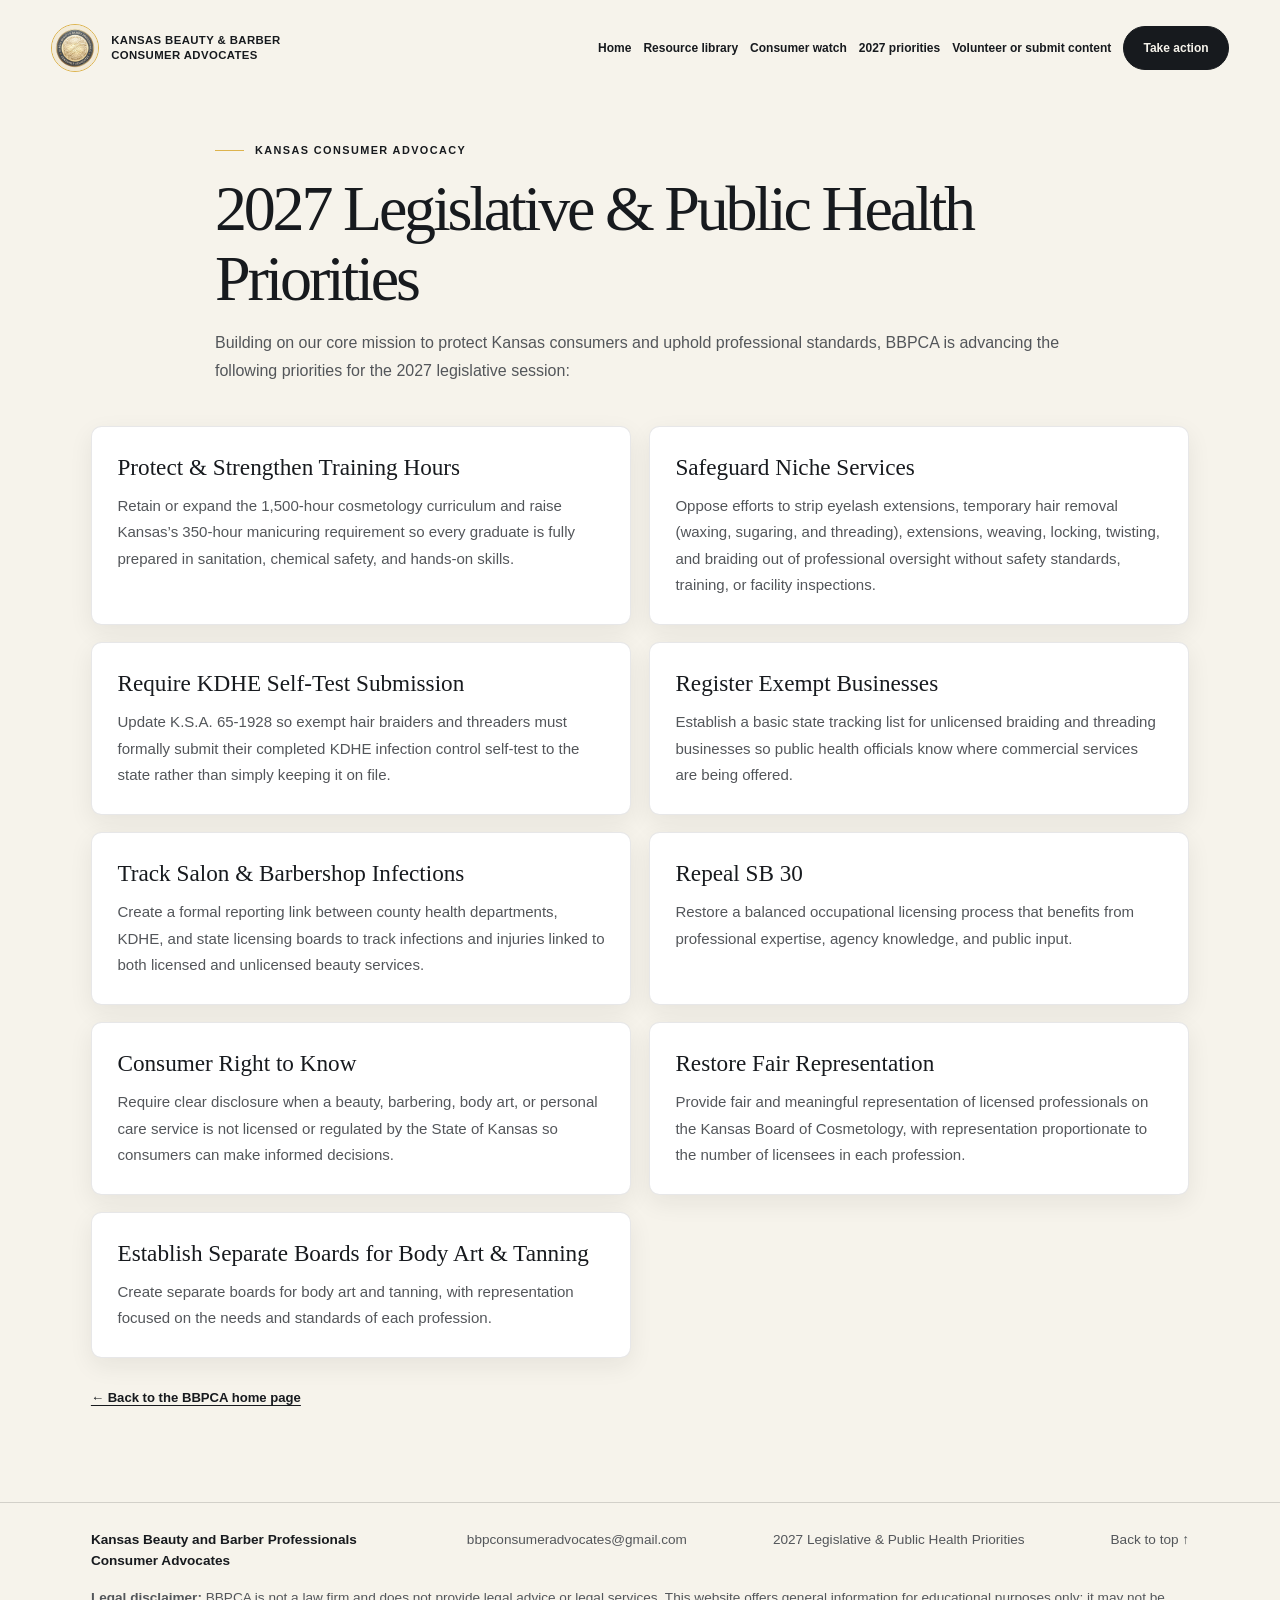
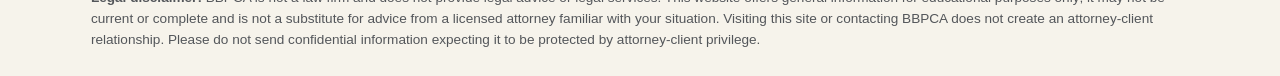
==== commit 576b8d2f: "Add priorities link to site navigation and footer Co-authored-by: Copilot <223556219+Copilot@users.n" ====
--- a/2027-priorities.html
+++ b/2027-priorities.html
@@ -182,6 +182,7 @@
     <footer class="site-footer">
       <a class="footer-brand" href="./">Kansas Beauty and Barber Professionals Consumer Advocates</a>
       <a href="mailto:bbpconsumeradvocates@gmail.com">bbpconsumeradvocates@gmail.com</a>
+      <a href="2027-priorities.html" aria-current="page">2027 Legislative &amp; Public Health Priorities</a>
       <a href="#main" class="back-top">Back to top ↑</a>
       <p class="site-disclaimer"><strong>Legal disclaimer:</strong> BBPCA is not a law firm and does not provide legal advice or legal services. This website offers general information for educational purposes only; it may not be current or complete and is not a substitute for advice from a licensed attorney familiar with your situation. Visiting this site or contacting BBPCA does not create an attorney-client relationship. Please do not send confidential information expecting it to be protected by attorney-client privilege.</p>
     </footer>
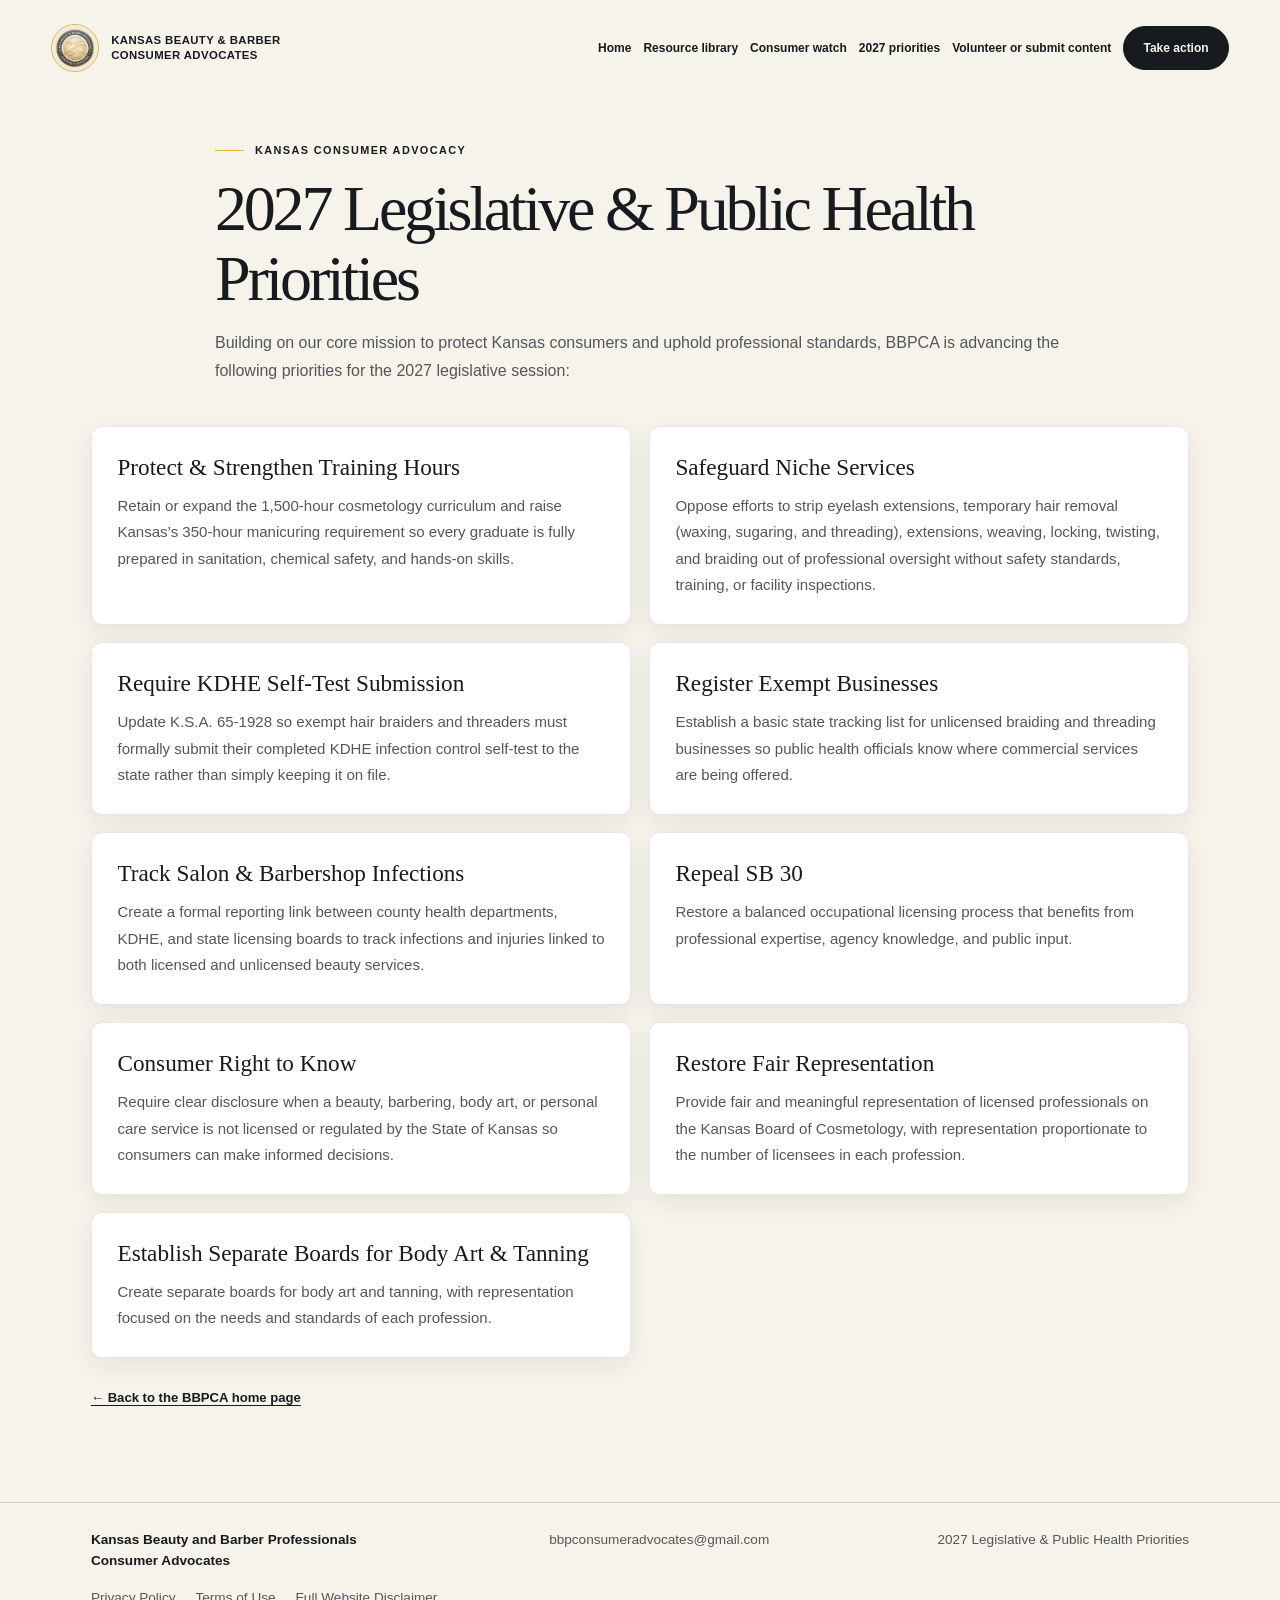
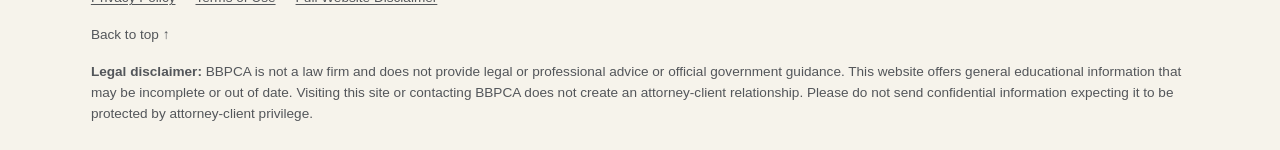
==== commit 1bafa5d6: "Add legal policies and footer links Co-authored-by: Copilot <223556219+Copilot@users.noreply.github." ====
--- a/2027-priorities.html
+++ b/2027-priorities.html
@@ -183,8 +183,13 @@
       <a class="footer-brand" href="./">Kansas Beauty and Barber Professionals Consumer Advocates</a>
       <a href="mailto:bbpconsumeradvocates@gmail.com">bbpconsumeradvocates@gmail.com</a>
       <a href="2027-priorities.html" aria-current="page">2027 Legislative &amp; Public Health Priorities</a>
+      <nav class="footer-legal-links" aria-label="Legal information">
+        <a href="privacy-policy.html">Privacy Policy</a>
+        <a href="terms-of-use.html">Terms of Use</a>
+        <a href="website-disclaimer.html">Full Website Disclaimer</a>
+      </nav>
       <a href="#main" class="back-top">Back to top ↑</a>
-      <p class="site-disclaimer"><strong>Legal disclaimer:</strong> BBPCA is not a law firm and does not provide legal advice or legal services. This website offers general information for educational purposes only; it may not be current or complete and is not a substitute for advice from a licensed attorney familiar with your situation. Visiting this site or contacting BBPCA does not create an attorney-client relationship. Please do not send confidential information expecting it to be protected by attorney-client privilege.</p>
+      <p class="site-disclaimer"><strong>Legal disclaimer:</strong> BBPCA is not a law firm and does not provide legal or professional advice or official government guidance. This website offers general educational information that may be incomplete or out of date. Visiting this site or contacting BBPCA does not create an attorney-client relationship. Please do not send confidential information expecting it to be protected by attorney-client privilege.</p>
     </footer>
   </body>
 </html>
--- a/styles.css
+++ b/styles.css
@@ -120,6 +120,11 @@
   gap: clamp(0.9rem, 1.8vw, 1.6rem);
   font-size: 0.8rem;
   font-weight: 600;
+}
+
+.home-page .desktop-nav {
+  flex-wrap: wrap;
+  justify-content: flex-end;
 }
 
 .desktop-nav a:not(.nav-cta),
@@ -1435,6 +1440,32 @@
   text-underline-offset: 0.22em;
 }
 
+.mailing-list-section {
+  max-width: 1440px;
+  margin: 0 auto;
+  padding: 3rem 7.1%;
+}
+
+.mailing-list-card {
+  max-width: 790px;
+  margin: 0 auto;
+  padding: 2rem;
+  border: 1px solid rgba(23, 26, 30, 0.1);
+  border-radius: 0.65rem;
+  background: #fff;
+  box-shadow: 0 8px 24px rgba(23, 26, 30, 0.07);
+}
+
+.mailing-list-card h2 {
+  margin: 1rem 0;
+  font-size: clamp(1.8rem, 3vw, 2.4rem);
+}
+
+.mailing-list-card > p:not(.eyebrow) {
+  color: var(--muted-ink);
+  line-height: 1.7;
+}
+
 .site-footer {
   display: flex;
   flex-wrap: wrap;
@@ -1467,8 +1498,58 @@
   overflow-wrap: anywhere;
 }
 
+.footer-legal-links {
+  display: flex;
+  flex: 1 1 100%;
+  flex-wrap: wrap;
+  gap: 0.6rem 1.25rem;
+}
+
+.footer-legal-links a,
+.legal-page a {
+  text-decoration: underline;
+  text-underline-offset: 0.16em;
+}
+
 .back-top {
   white-space: nowrap;
+}
+
+.legal-page {
+  max-width: 52rem;
+  margin: 0 auto;
+  padding: 3rem 1.25rem 5rem;
+}
+
+.legal-page h1 {
+  margin: 0 0 0.75rem;
+  font-size: clamp(2.2rem, 5vw, 3.5rem);
+  letter-spacing: -0.045em;
+  line-height: 1.1;
+}
+
+.legal-page h2 {
+  margin: 2.4rem 0 0.65rem;
+  font-size: 1.4rem;
+}
+
+.legal-page p,
+.legal-page li {
+  line-height: 1.75;
+}
+
+.legal-page li {
+  margin-bottom: 0.55rem;
+}
+
+.legal-page .legal-updated,
+.legal-page .legal-intro {
+  color: var(--muted-ink);
+}
+
+.legal-page .legal-updated {
+  margin-bottom: 2rem;
+  font-size: 0.9rem;
 }
 
 @media (min-width: 1441px) {
